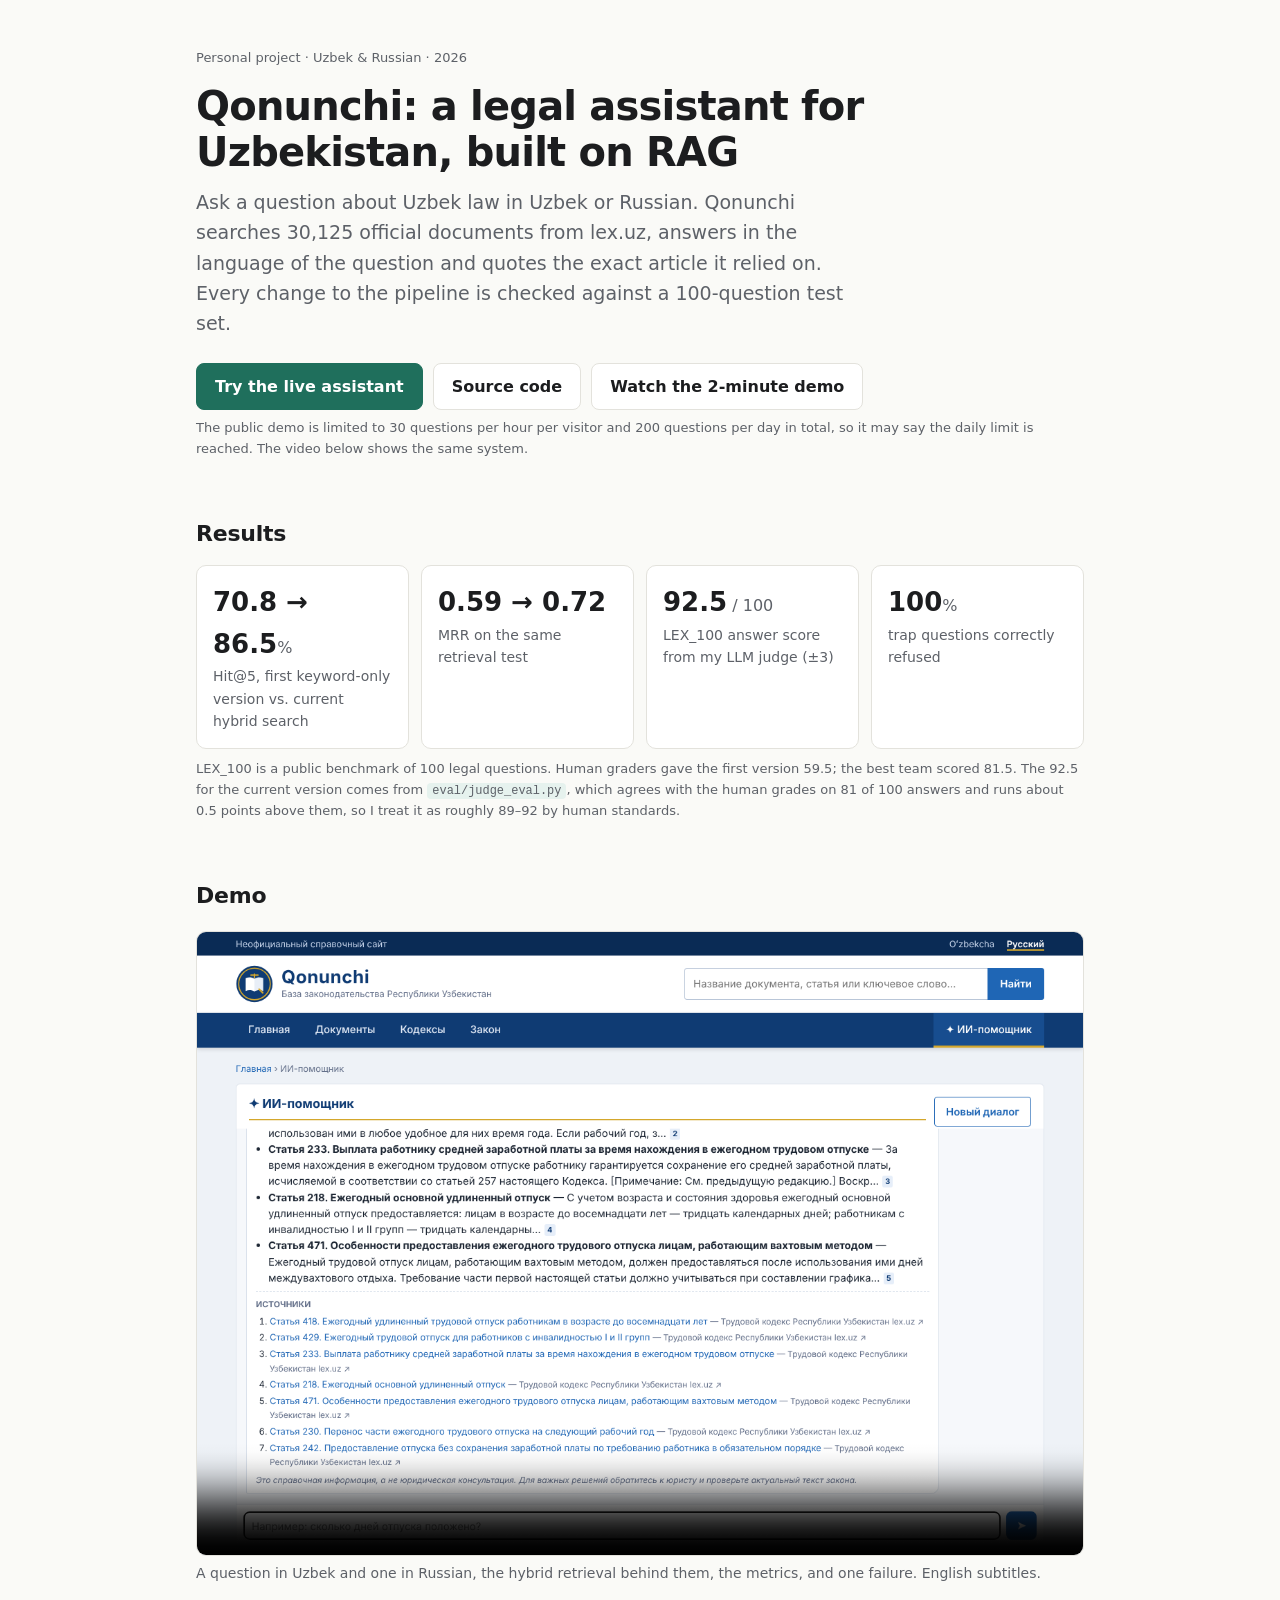
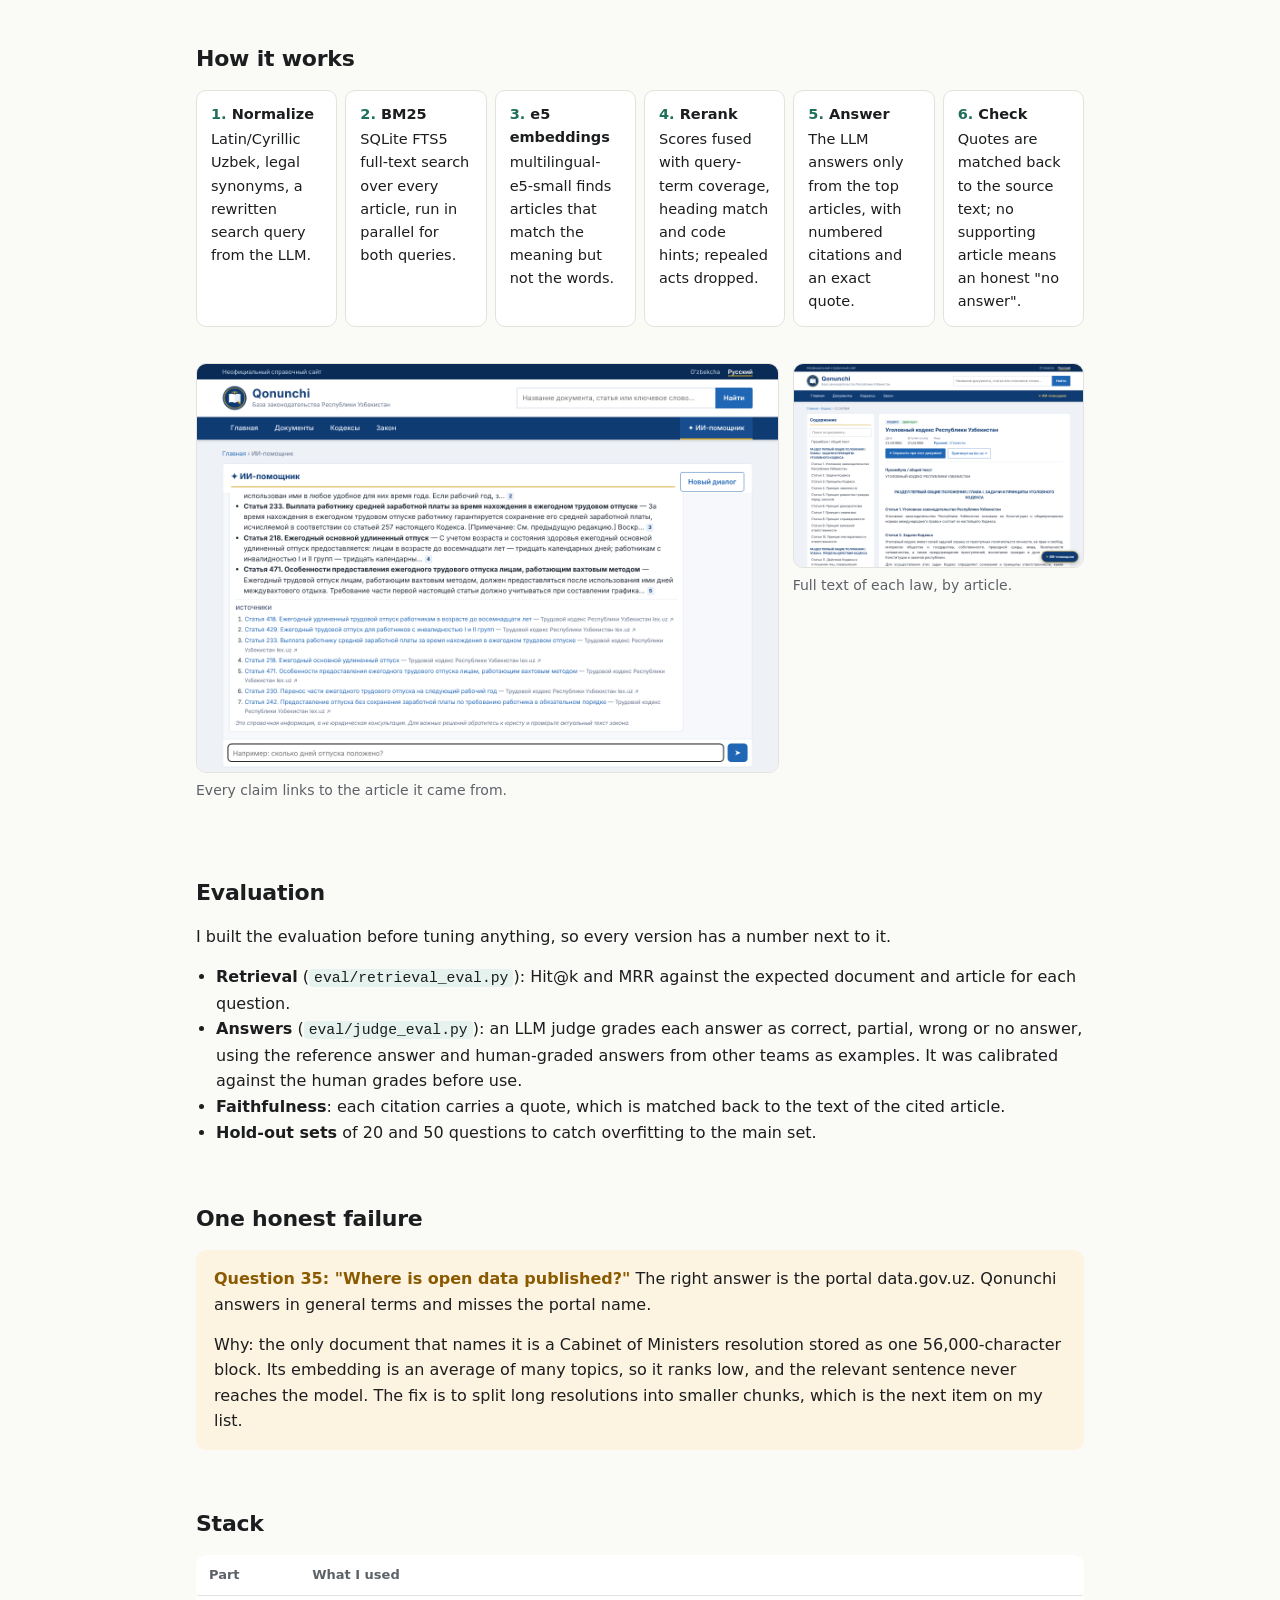
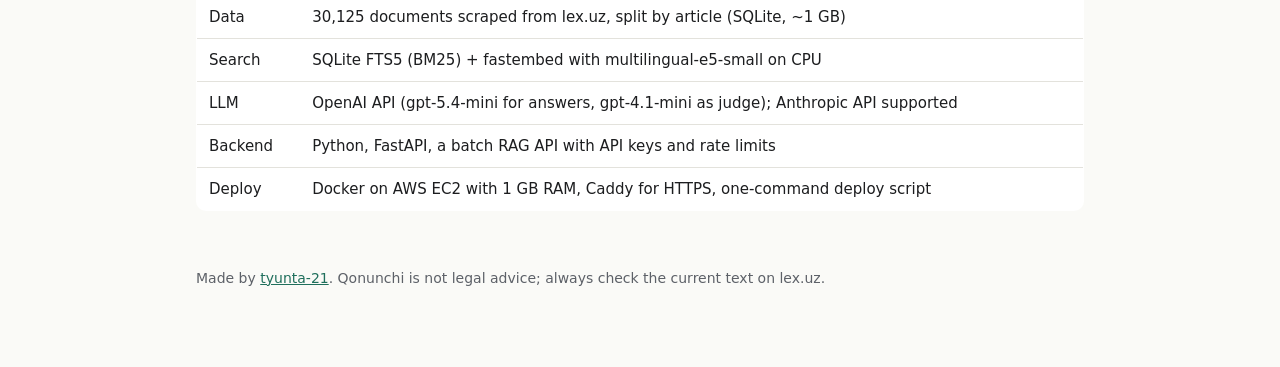
==== docs/index.html @ d96a7503 "Витрина проекта на английском для GitHub Pages (docs/)" ====
<!doctype html>
<html lang="en">
<head>
<meta charset="utf-8">
<meta name="viewport" content="width=device-width, initial-scale=1">
<title>Qonunchi — legal RAG for Uzbekistan</title>
<meta name="description" content="Retrieval-augmented assistant over 30,125 laws of Uzbekistan, in Uzbek and Russian, with article-level citations and its own evaluation harness.">
<style>
:root{--bg:#fafaf7;--fg:#1c1d1f;--muted:#5d6168;--line:#e3e2dc;--card:#fff;--accent:#1f6f5c;--accent-bg:#e6f2ee;--warn:#8a5a00;--warn-bg:#fdf3e1}
@media (prefers-color-scheme:dark){:root{--bg:#141516;--fg:#ececea;--muted:#a0a4aa;--line:#2c2e31;--card:#1c1d1f;--accent:#5cc2a6;--accent-bg:#183029;--warn:#f0b65a;--warn-bg:#2e2410}}
*{box-sizing:border-box}
body{margin:0;background:var(--bg);color:var(--fg);font:16px/1.6 system-ui,-apple-system,"Segoe UI",Roboto,sans-serif}
main{max-width:920px;margin:0 auto;padding:48px 16px 80px}
h1{font-size:40px;line-height:1.15;margin:0 0 12px;letter-spacing:-.02em}
h2{font-size:22px;margin:56px 0 14px;letter-spacing:-.01em}
p{margin:0 0 14px}
.lead{font-size:19px;color:var(--muted);max-width:680px}
.btns{display:flex;gap:10px;flex-wrap:wrap;margin:24px 0 8px}
.btn{display:inline-block;padding:10px 18px;border-radius:8px;text-decoration:none;font-weight:600;border:1px solid var(--line);color:var(--fg);background:var(--card)}
.btn.primary{background:var(--accent);border-color:var(--accent);color:#fff}
.note{font-size:13px;color:var(--muted)}
.kpis{display:grid;grid-template-columns:repeat(auto-fit,minmax(190px,1fr));gap:12px;margin-top:8px}
.kpi{background:var(--card);border:1px solid var(--line);border-radius:10px;padding:16px}
.kpi .v{font-size:26px;font-weight:700;font-variant-numeric:tabular-nums}
.kpi .v small{font-size:16px;color:var(--muted);font-weight:500}
.kpi .l{font-size:14px;color:var(--muted)}
figure{margin:18px 0}
figure img,video{width:100%;border:1px solid var(--line);border-radius:10px;display:block;background:var(--card)}
figcaption{font-size:14px;color:var(--muted);margin-top:6px}
.flow{display:grid;grid-template-columns:repeat(auto-fit,minmax(135px,1fr));gap:8px;counter-reset:s}
.step{background:var(--card);border:1px solid var(--line);border-radius:10px;padding:12px 14px;font-size:14.5px}
.step b{display:block;margin-bottom:2px}
.step b::before{counter-increment:s;content:counter(s) ". ";color:var(--accent)}
table{width:100%;border-collapse:collapse;font-size:15px;background:var(--card);border:1px solid var(--line);border-radius:10px;overflow:hidden}
th,td{text-align:left;padding:9px 12px;border-bottom:1px solid var(--line)}
th{font-size:13px;color:var(--muted);font-weight:600}
td.n{font-variant-numeric:tabular-nums;white-space:nowrap}
.tbl{overflow-x:auto}
.fail{background:var(--warn-bg);border-radius:10px;padding:16px 18px}
.fail b{color:var(--warn)}
code{font-family:ui-monospace,Menlo,Consolas,monospace;font-size:.92em;background:var(--accent-bg);padding:1px 5px;border-radius:4px}
ul{padding-left:20px;margin:0 0 14px}
.two{display:grid;grid-template-columns:2fr 1fr;gap:14px;align-items:start}
@media (max-width:640px){h1{font-size:30px}.two{grid-template-columns:1fr}}
footer{margin-top:56px;font-size:14px;color:var(--muted)}
a{color:var(--accent)}
</style>
</head>
<body>
<main>
<p class="note">Personal project · Uzbek & Russian · 2026</p>
<h1>Qonunchi: a legal assistant for Uzbekistan, built on RAG</h1>
<p class="lead">Ask a question about Uzbek law in Uzbek or Russian. Qonunchi searches 30,125 official documents from lex.uz, answers in the language of the question and quotes the exact article it relied on. Every change to the pipeline is checked against a 100-question test set.</p>
<div class="btns">
  <a class="btn primary" href="https://3-27-43-72.sslip.io/uz/assistant">Try the live assistant</a>
  <a class="btn" href="https://github.com/tyunta-21/qonunchi">Source code</a>
  <a class="btn" href="#video">Watch the 2-minute demo</a>
</div>
<p class="note">The public demo is limited to 30 questions per hour per visitor and 200 questions per day in total, so it may say the daily limit is reached. The video below shows the same system.</p>

<h2>Results</h2>
<div class="kpis">
  <div class="kpi"><div class="v">70.8 → 86.5<small>%</small></div><div class="l">Hit@5, first keyword-only version vs. current hybrid search</div></div>
  <div class="kpi"><div class="v">0.59 → 0.72</div><div class="l">MRR on the same retrieval test</div></div>
  <div class="kpi"><div class="v">92.5<small> / 100</small></div><div class="l">LEX_100 answer score from my LLM judge (±3)</div></div>
  <div class="kpi"><div class="v">100<small>%</small></div><div class="l">trap questions correctly refused</div></div>
</div>
<p class="note" style="margin-top:10px">LEX_100 is a public benchmark of 100 legal questions. Human graders gave the first version 59.5; the best team scored 81.5. The 92.5 for the current version comes from <code>eval/judge_eval.py</code>, which agrees with the human grades on 81 of 100 answers and runs about 0.5 points above them, so I treat it as roughly 89–92 by human standards.</p>

<h2 id="video">Demo</h2>
<figure>
  <video controls preload="metadata" poster="assist2.png" src="qonunchi_demo.mp4"></video>
  <figcaption>A question in Uzbek and one in Russian, the hybrid retrieval behind them, the metrics, and one failure. English subtitles.</figcaption>
</figure>

<h2>How it works</h2>
<div class="flow">
  <div class="step"><b>Normalize</b>Latin/Cyrillic Uzbek, legal synonyms, a rewritten search query from the LLM.</div>
  <div class="step"><b>BM25</b>SQLite FTS5 full-text search over every article, run in parallel for both queries.</div>
  <div class="step"><b>e5 embeddings</b>multilingual-e5-small finds articles that match the meaning but not the words.</div>
  <div class="step"><b>Rerank</b>Scores fused with query-term coverage, heading match and code hints; repealed acts dropped.</div>
  <div class="step"><b>Answer</b>The LLM answers only from the top articles, with numbered citations and an exact quote.</div>
  <div class="step"><b>Check</b>Quotes are matched back to the source text; no supporting article means an honest "no answer".</div>
</div>

<div class="two" style="margin-top:18px">
  <figure><img src="assist2.png" alt="Assistant answering a legal question with citations"><figcaption>Every claim links to the article it came from.</figcaption></figure>
  <figure><img src="doc.png" alt="Document page with articles"><figcaption>Full text of each law, by article.</figcaption></figure>
</div>

<h2>Evaluation</h2>
<p>I built the evaluation before tuning anything, so every version has a number next to it.</p>
<ul>
  <li><b>Retrieval</b> (<code>eval/retrieval_eval.py</code>): Hit@k and MRR against the expected document and article for each question.</li>
  <li><b>Answers</b> (<code>eval/judge_eval.py</code>): an LLM judge grades each answer as correct, partial, wrong or no answer, using the reference answer and human-graded answers from other teams as examples. It was calibrated against the human grades before use.</li>
  <li><b>Faithfulness</b>: each citation carries a quote, which is matched back to the text of the cited article.</li>
  <li><b>Hold-out sets</b> of 20 and 50 questions to catch overfitting to the main set.</li>
</ul>

<h2>One honest failure</h2>
<div class="fail">
  <p><b>Question 35: "Where is open data published?"</b> The right answer is the portal data.gov.uz. Qonunchi answers in general terms and misses the portal name.</p>
  <p style="margin:0">Why: the only document that names it is a Cabinet of Ministers resolution stored as one 56,000-character block. Its embedding is an average of many topics, so it ranks low, and the relevant sentence never reaches the model. The fix is to split long resolutions into smaller chunks, which is the next item on my list.</p>
</div>

<h2>Stack</h2>
<div class="tbl"><table>
  <tr><th>Part</th><th>What I used</th></tr>
  <tr><td>Data</td><td>30,125 documents scraped from lex.uz, split by article (SQLite, ~1 GB)</td></tr>
  <tr><td>Search</td><td>SQLite FTS5 (BM25) + fastembed with multilingual-e5-small on CPU</td></tr>
  <tr><td>LLM</td><td>OpenAI API (gpt-5.4-mini for answers, gpt-4.1-mini as judge); Anthropic API supported</td></tr>
  <tr><td>Backend</td><td>Python, FastAPI, a batch RAG API with API keys and rate limits</td></tr>
  <tr><td>Deploy</td><td>Docker on AWS EC2 with 1 GB RAM, Caddy for HTTPS, one-command deploy script</td></tr>
</table></div>

<footer>Made by <a href="https://github.com/tyunta-21">tyunta-21</a>. Qonunchi is not legal advice; always check the current text on lex.uz.</footer>
</main>
</body>
</html>
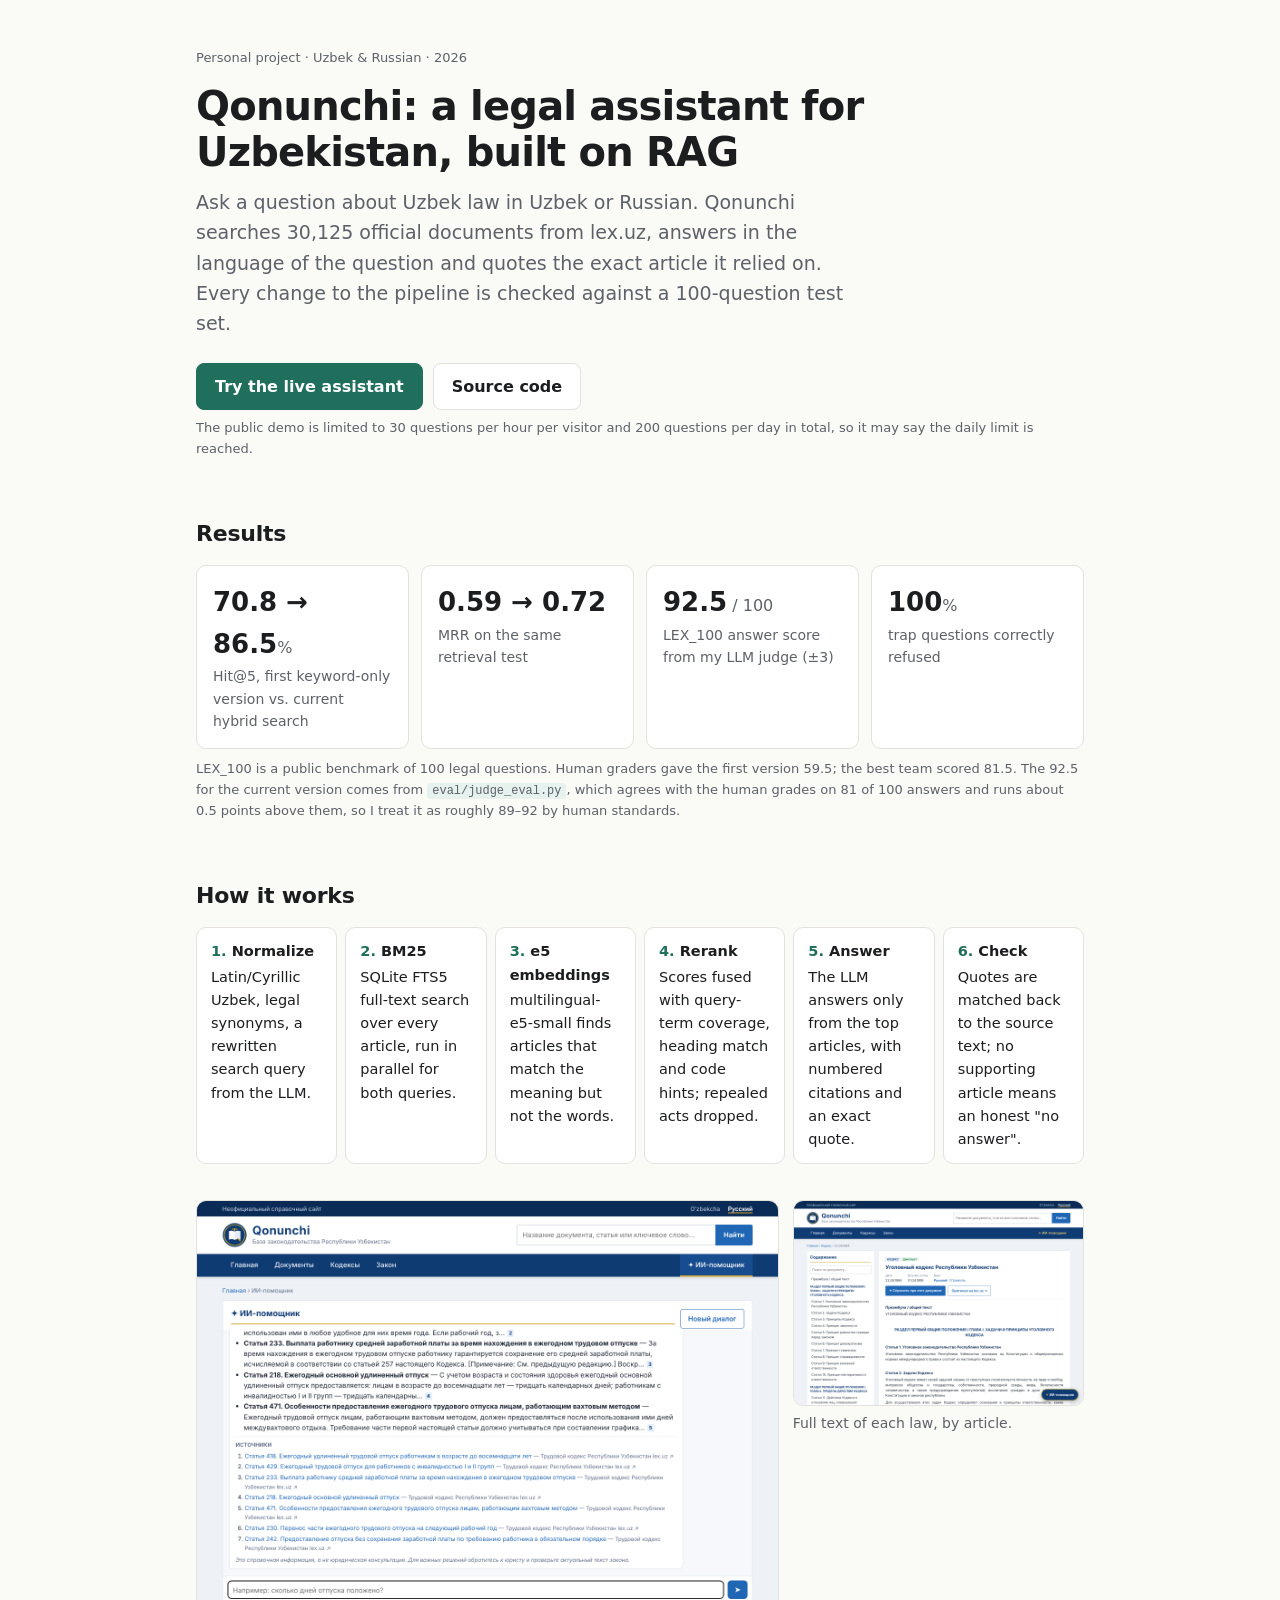
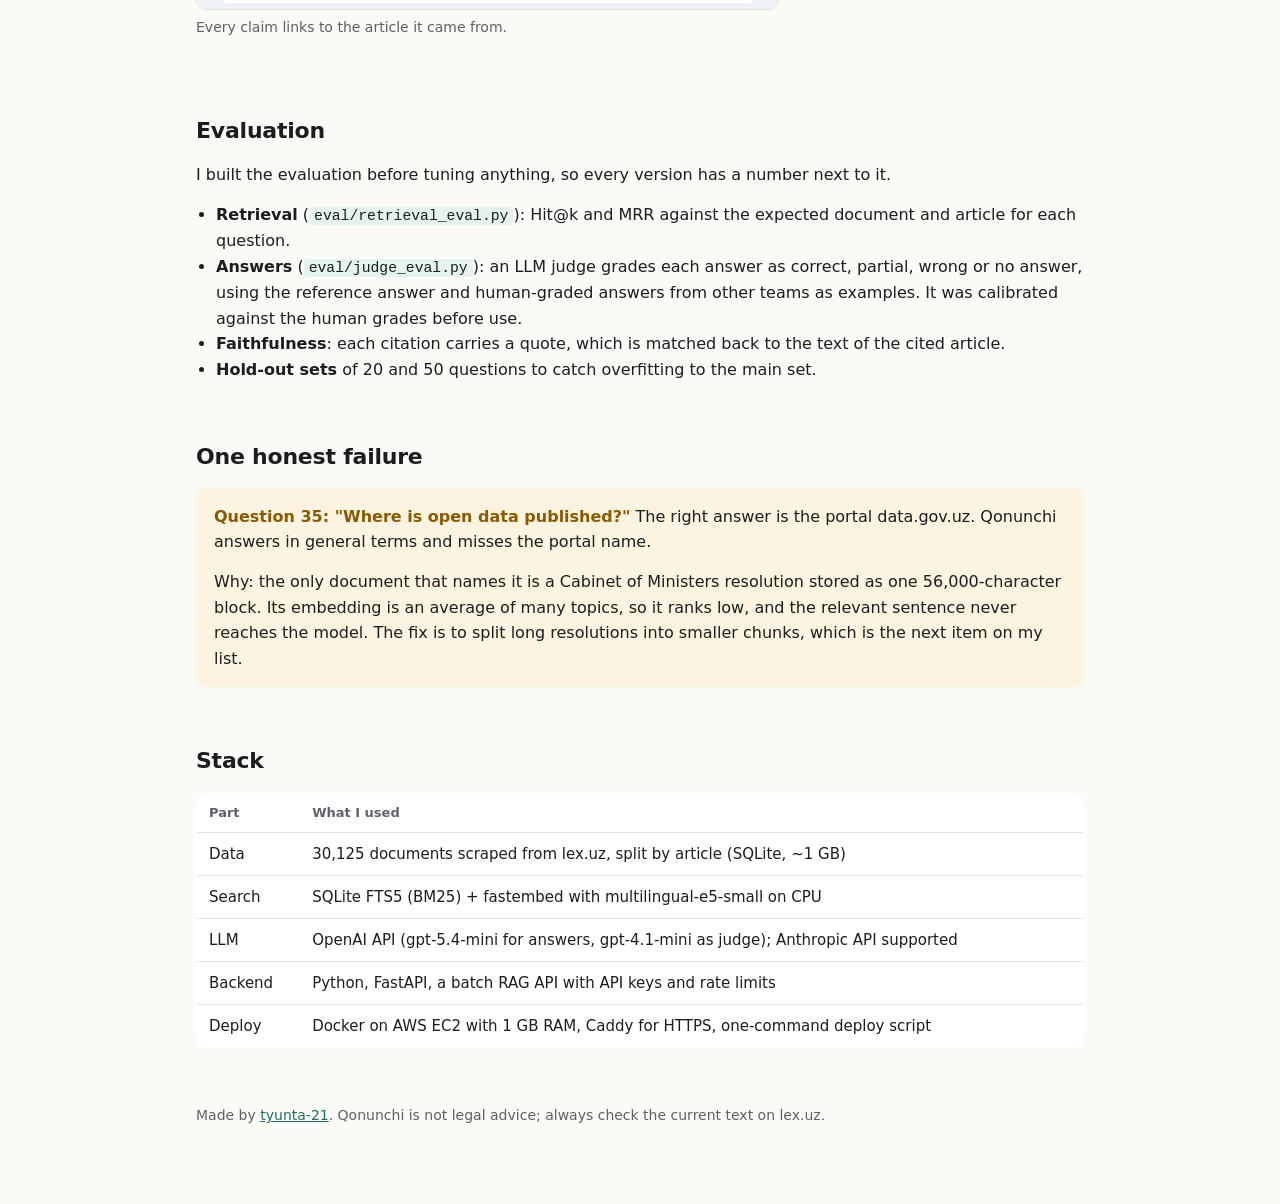
==== commit b9261ba0: "Витрина без видео" ====
--- a/docs/index.html
+++ b/docs/index.html
@@ -25,7 +25,7 @@
 .kpi .v small{font-size:16px;color:var(--muted);font-weight:500}
 .kpi .l{font-size:14px;color:var(--muted)}
 figure{margin:18px 0}
-figure img,video{width:100%;border:1px solid var(--line);border-radius:10px;display:block;background:var(--card)}
+figure img{width:100%;border:1px solid var(--line);border-radius:10px;display:block;background:var(--card)}
 figcaption{font-size:14px;color:var(--muted);margin-top:6px}
 .flow{display:grid;grid-template-columns:repeat(auto-fit,minmax(135px,1fr));gap:8px;counter-reset:s}
 .step{background:var(--card);border:1px solid var(--line);border-radius:10px;padding:12px 14px;font-size:14.5px}
@@ -54,9 +54,8 @@
 <div class="btns">
   <a class="btn primary" href="https://3-27-43-72.sslip.io/uz/assistant">Try the live assistant</a>
   <a class="btn" href="https://github.com/tyunta-21/qonunchi">Source code</a>
-  <a class="btn" href="#video">Watch the 2-minute demo</a>
 </div>
-<p class="note">The public demo is limited to 30 questions per hour per visitor and 200 questions per day in total, so it may say the daily limit is reached. The video below shows the same system.</p>
+<p class="note">The public demo is limited to 30 questions per hour per visitor and 200 questions per day in total, so it may say the daily limit is reached.</p>
 
 <h2>Results</h2>
 <div class="kpis">
@@ -67,11 +66,6 @@
 </div>
 <p class="note" style="margin-top:10px">LEX_100 is a public benchmark of 100 legal questions. Human graders gave the first version 59.5; the best team scored 81.5. The 92.5 for the current version comes from <code>eval/judge_eval.py</code>, which agrees with the human grades on 81 of 100 answers and runs about 0.5 points above them, so I treat it as roughly 89–92 by human standards.</p>
 
-<h2 id="video">Demo</h2>
-<figure>
-  <video controls preload="metadata" poster="assist2.png" src="qonunchi_demo.mp4"></video>
-  <figcaption>A question in Uzbek and one in Russian, the hybrid retrieval behind them, the metrics, and one failure. English subtitles.</figcaption>
-</figure>
 
 <h2>How it works</h2>
 <div class="flow">
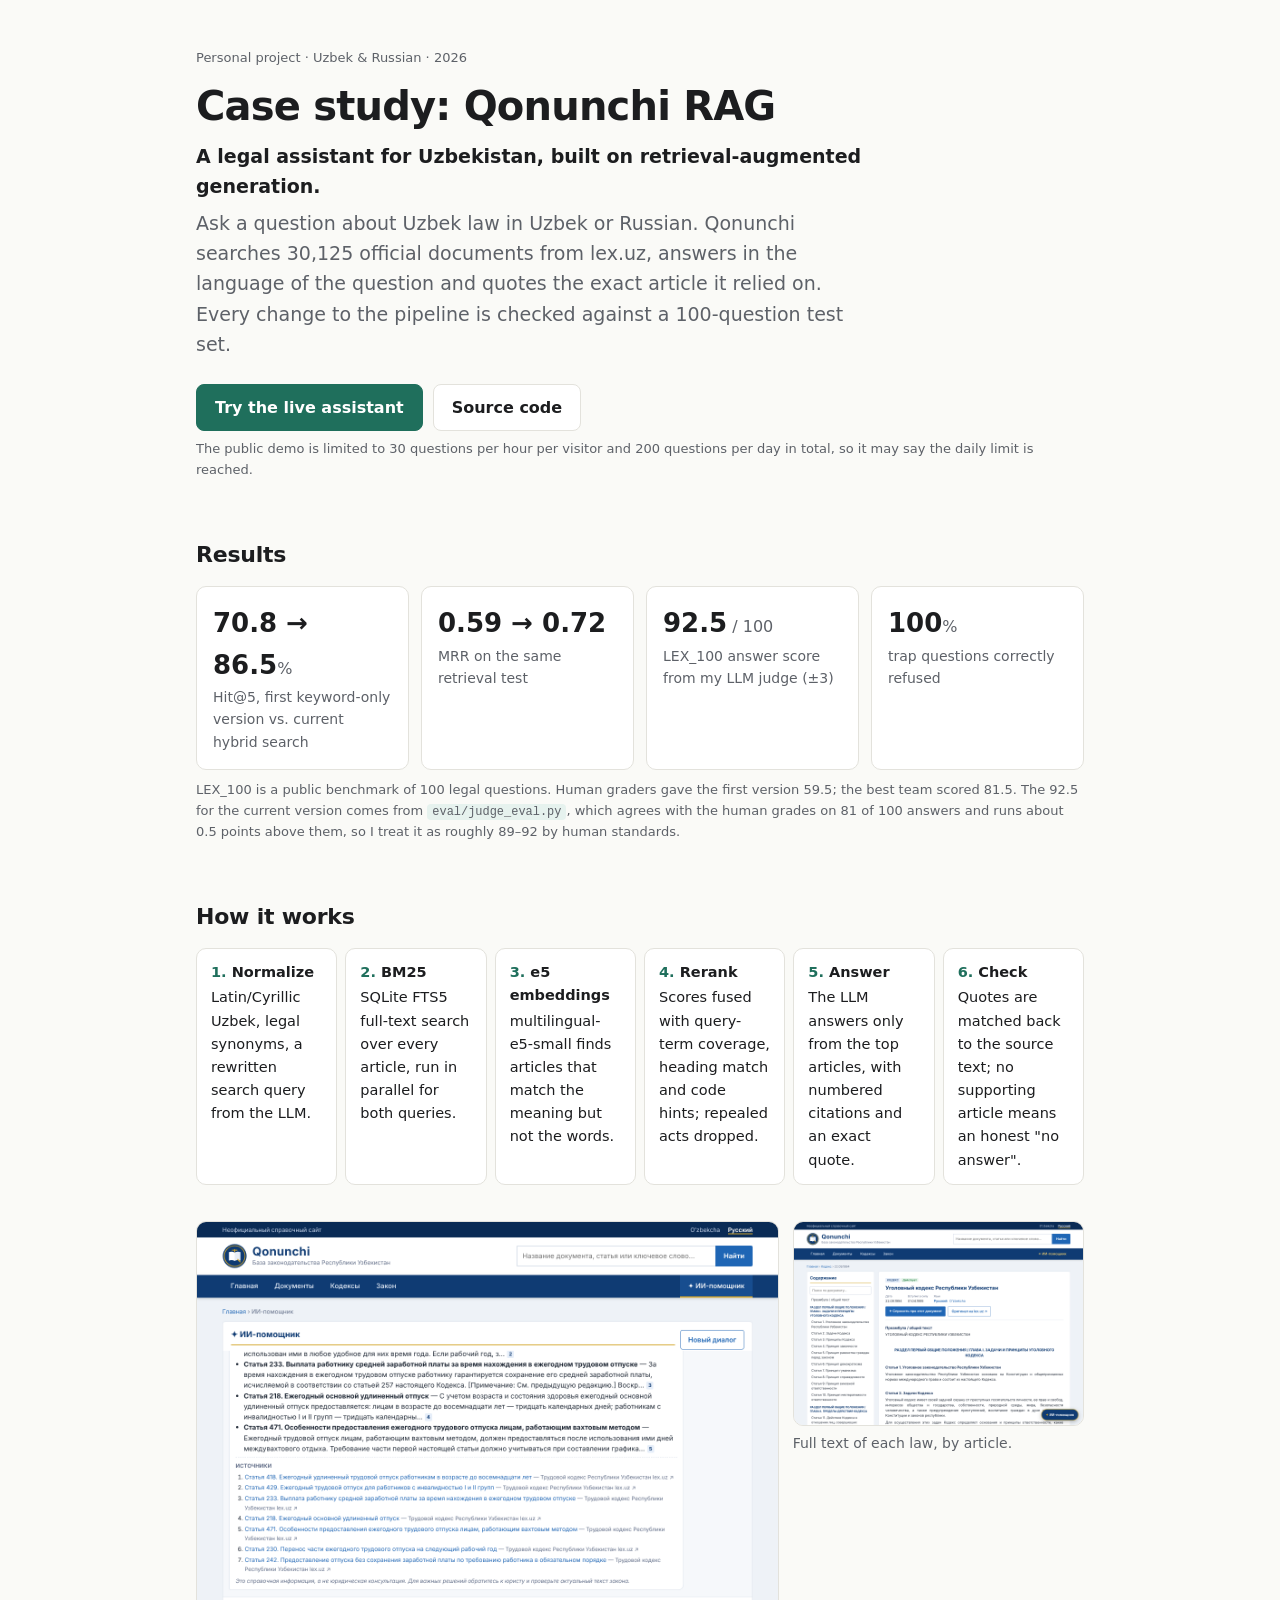
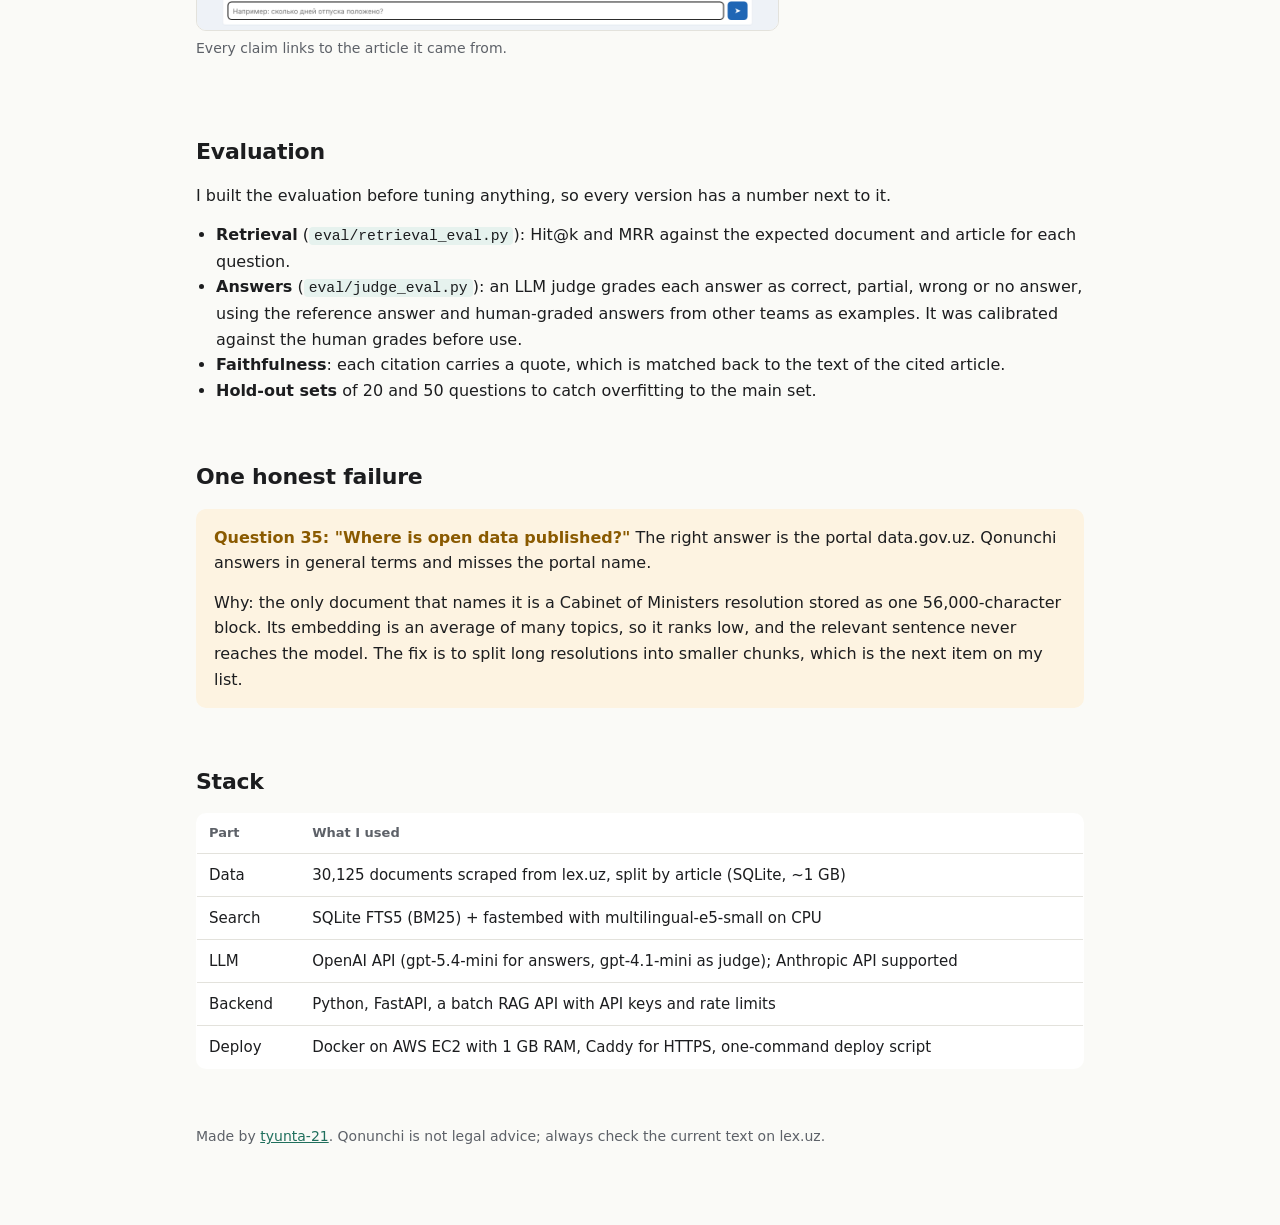
==== commit 27ae83c2: "Страница проекта: заголовок Case study: Qonunchi RAG" ====
--- a/docs/index.html
+++ b/docs/index.html
@@ -3,7 +3,7 @@
 <head>
 <meta charset="utf-8">
 <meta name="viewport" content="width=device-width, initial-scale=1">
-<title>Qonunchi — legal RAG for Uzbekistan</title>
+<title>Case study: Qonunchi RAG</title>
 <meta name="description" content="Retrieval-augmented assistant over 30,125 laws of Uzbekistan, in Uzbek and Russian, with article-level citations and its own evaluation harness.">
 <style>
 :root{--bg:#fafaf7;--fg:#1c1d1f;--muted:#5d6168;--line:#e3e2dc;--card:#fff;--accent:#1f6f5c;--accent-bg:#e6f2ee;--warn:#8a5a00;--warn-bg:#fdf3e1}
@@ -49,7 +49,8 @@
 <body>
 <main>
 <p class="note">Personal project · Uzbek & Russian · 2026</p>
-<h1>Qonunchi: a legal assistant for Uzbekistan, built on RAG</h1>
+<h1>Case study: Qonunchi RAG</h1>
+<p class="lead" style="color:var(--fg);margin-bottom:6px"><b>A legal assistant for Uzbekistan, built on retrieval-augmented generation.</b></p>
 <p class="lead">Ask a question about Uzbek law in Uzbek or Russian. Qonunchi searches 30,125 official documents from lex.uz, answers in the language of the question and quotes the exact article it relied on. Every change to the pipeline is checked against a 100-question test set.</p>
 <div class="btns">
   <a class="btn primary" href="https://3-27-43-72.sslip.io/uz/assistant">Try the live assistant</a>
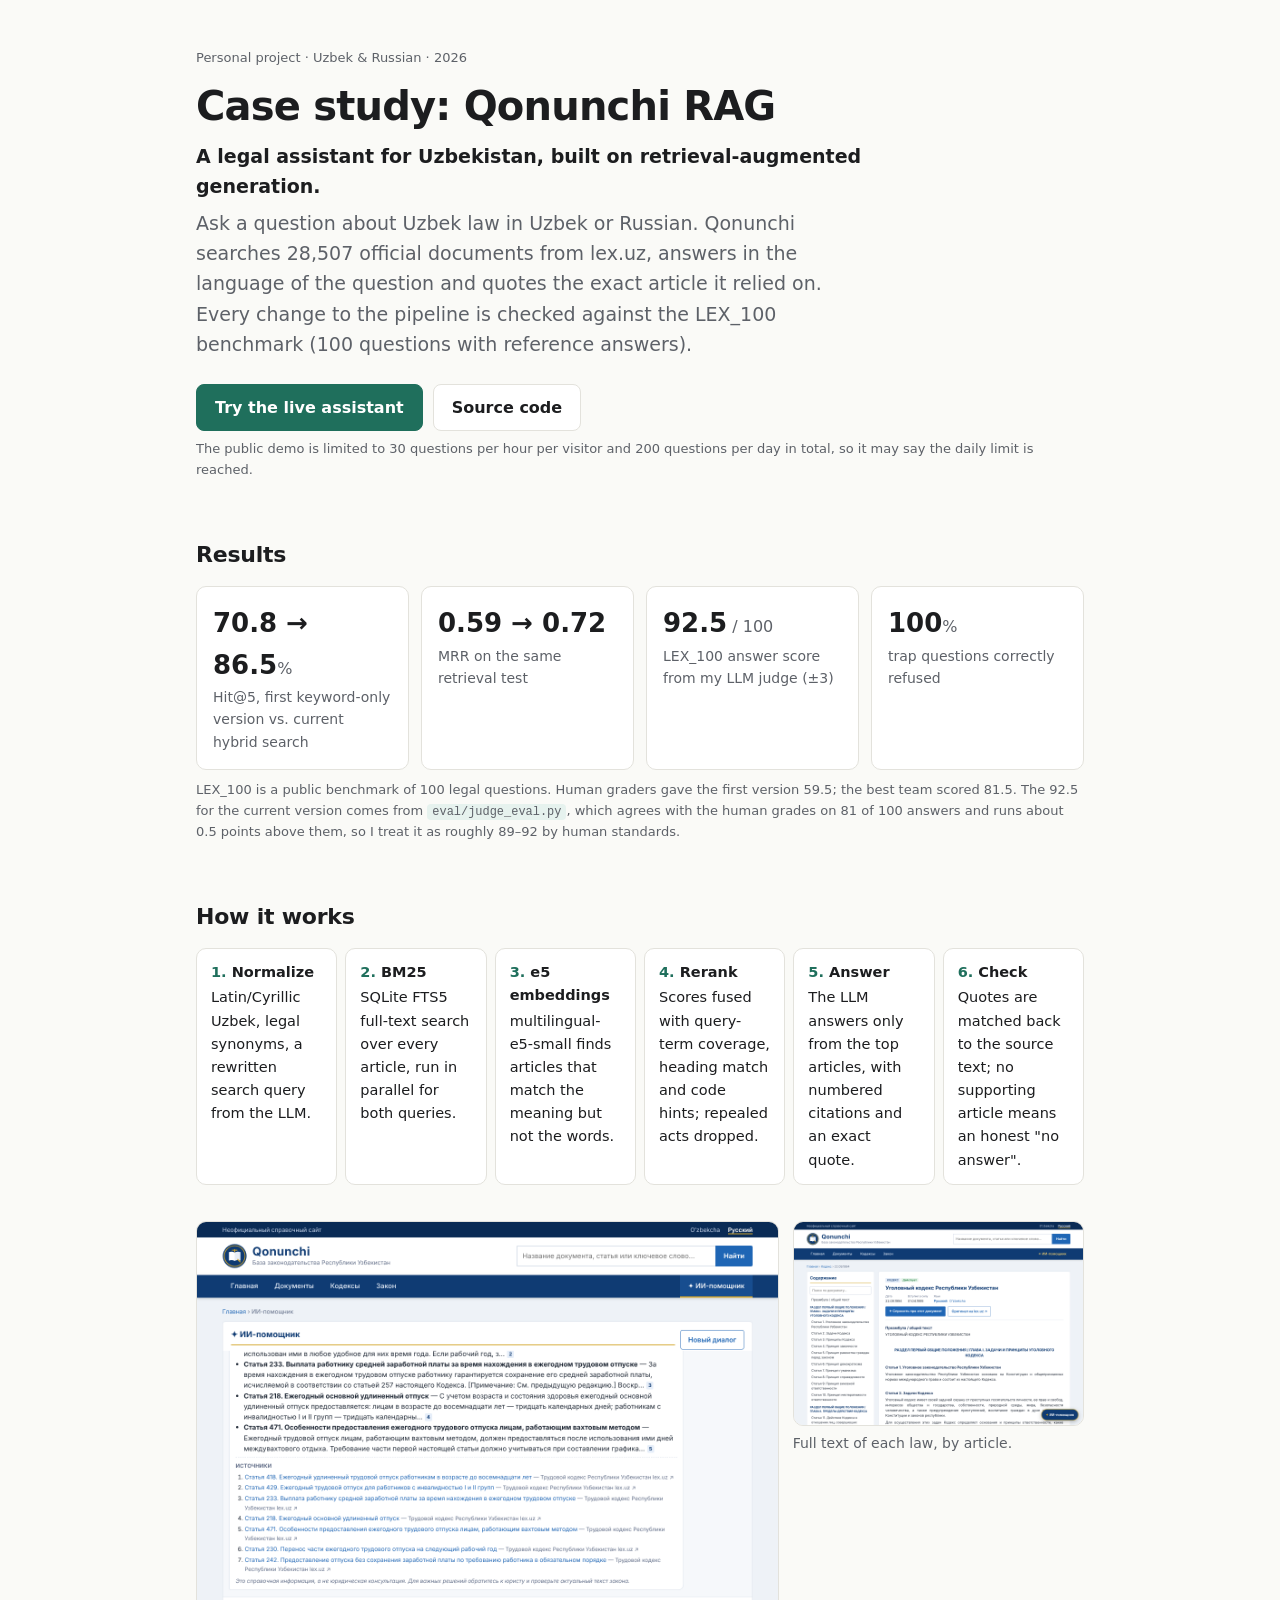
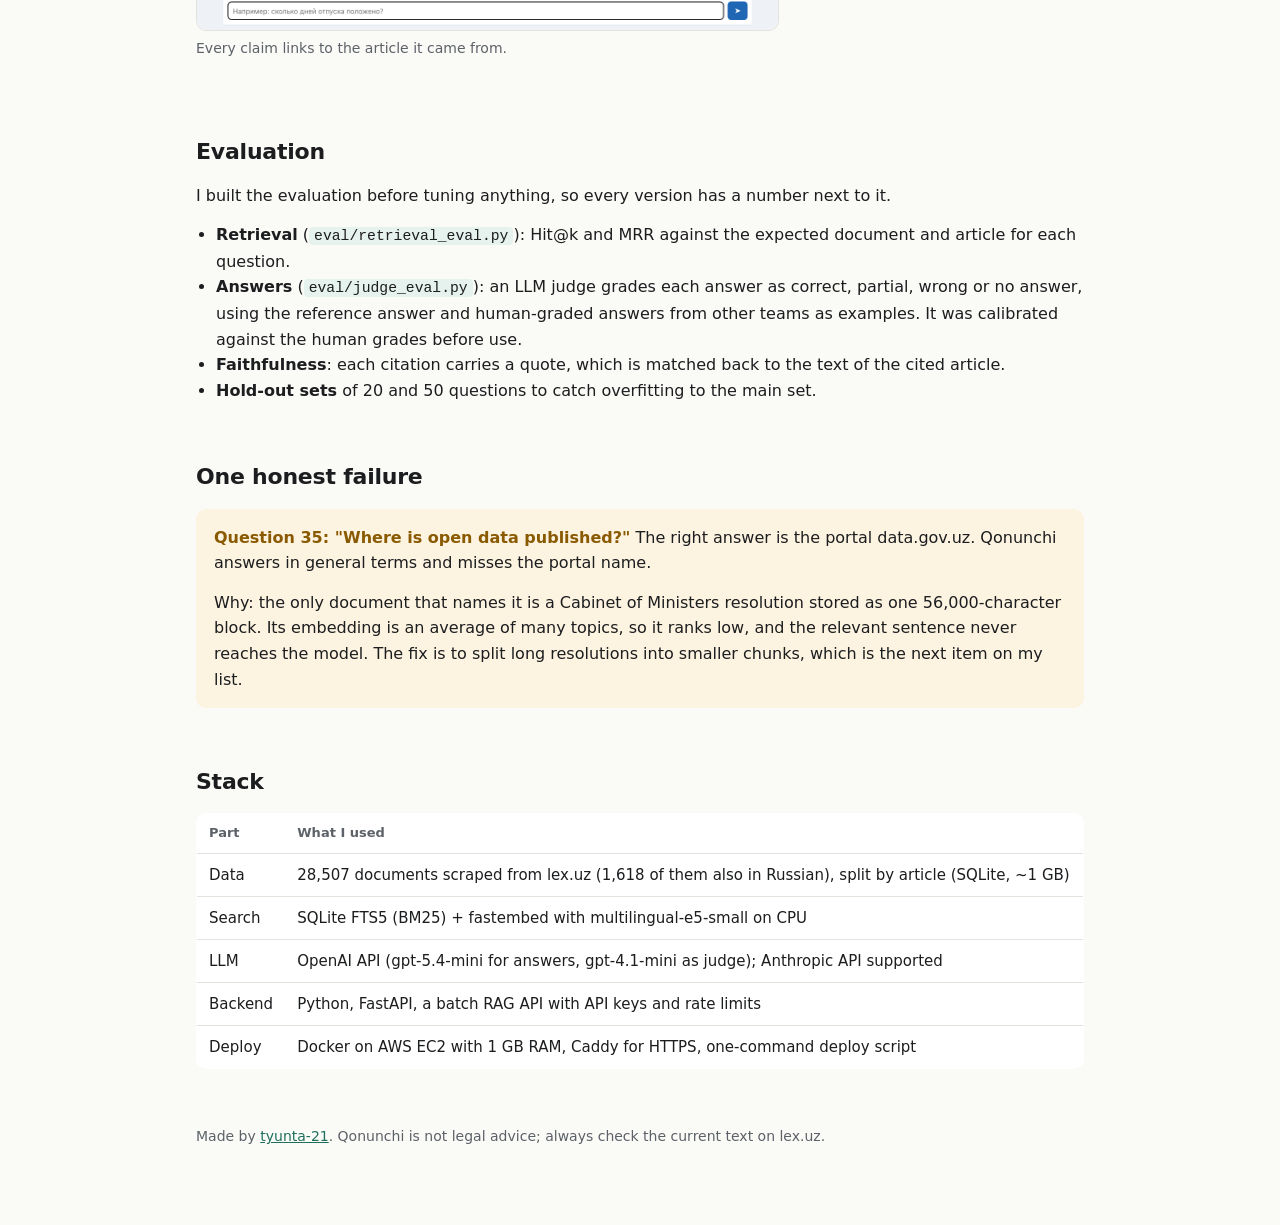
==== commit 789ed4cd: "Страница проекта: LEX_100 и число документов 28 507" ====
--- a/docs/index.html
+++ b/docs/index.html
@@ -4,7 +4,7 @@
 <meta charset="utf-8">
 <meta name="viewport" content="width=device-width, initial-scale=1">
 <title>Case study: Qonunchi RAG</title>
-<meta name="description" content="Retrieval-augmented assistant over 30,125 laws of Uzbekistan, in Uzbek and Russian, with article-level citations and its own evaluation harness.">
+<meta name="description" content="Retrieval-augmented assistant over 28,507 legal documents of Uzbekistan, in Uzbek and Russian, with article-level citations and its own evaluation harness.">
 <style>
 :root{--bg:#fafaf7;--fg:#1c1d1f;--muted:#5d6168;--line:#e3e2dc;--card:#fff;--accent:#1f6f5c;--accent-bg:#e6f2ee;--warn:#8a5a00;--warn-bg:#fdf3e1}
 @media (prefers-color-scheme:dark){:root{--bg:#141516;--fg:#ececea;--muted:#a0a4aa;--line:#2c2e31;--card:#1c1d1f;--accent:#5cc2a6;--accent-bg:#183029;--warn:#f0b65a;--warn-bg:#2e2410}}
@@ -51,7 +51,7 @@
 <p class="note">Personal project · Uzbek & Russian · 2026</p>
 <h1>Case study: Qonunchi RAG</h1>
 <p class="lead" style="color:var(--fg);margin-bottom:6px"><b>A legal assistant for Uzbekistan, built on retrieval-augmented generation.</b></p>
-<p class="lead">Ask a question about Uzbek law in Uzbek or Russian. Qonunchi searches 30,125 official documents from lex.uz, answers in the language of the question and quotes the exact article it relied on. Every change to the pipeline is checked against a 100-question test set.</p>
+<p class="lead">Ask a question about Uzbek law in Uzbek or Russian. Qonunchi searches 28,507 official documents from lex.uz, answers in the language of the question and quotes the exact article it relied on. Every change to the pipeline is checked against the LEX_100 benchmark (100 questions with reference answers).</p>
 <div class="btns">
   <a class="btn primary" href="https://3-27-43-72.sslip.io/uz/assistant">Try the live assistant</a>
   <a class="btn" href="https://github.com/tyunta-21/qonunchi">Source code</a>
@@ -101,7 +101,7 @@
 <h2>Stack</h2>
 <div class="tbl"><table>
   <tr><th>Part</th><th>What I used</th></tr>
-  <tr><td>Data</td><td>30,125 documents scraped from lex.uz, split by article (SQLite, ~1 GB)</td></tr>
+  <tr><td>Data</td><td>28,507 documents scraped from lex.uz (1,618 of them also in Russian), split by article (SQLite, ~1 GB)</td></tr>
   <tr><td>Search</td><td>SQLite FTS5 (BM25) + fastembed with multilingual-e5-small on CPU</td></tr>
   <tr><td>LLM</td><td>OpenAI API (gpt-5.4-mini for answers, gpt-4.1-mini as judge); Anthropic API supported</td></tr>
   <tr><td>Backend</td><td>Python, FastAPI, a batch RAG API with API keys and rate limits</td></tr>
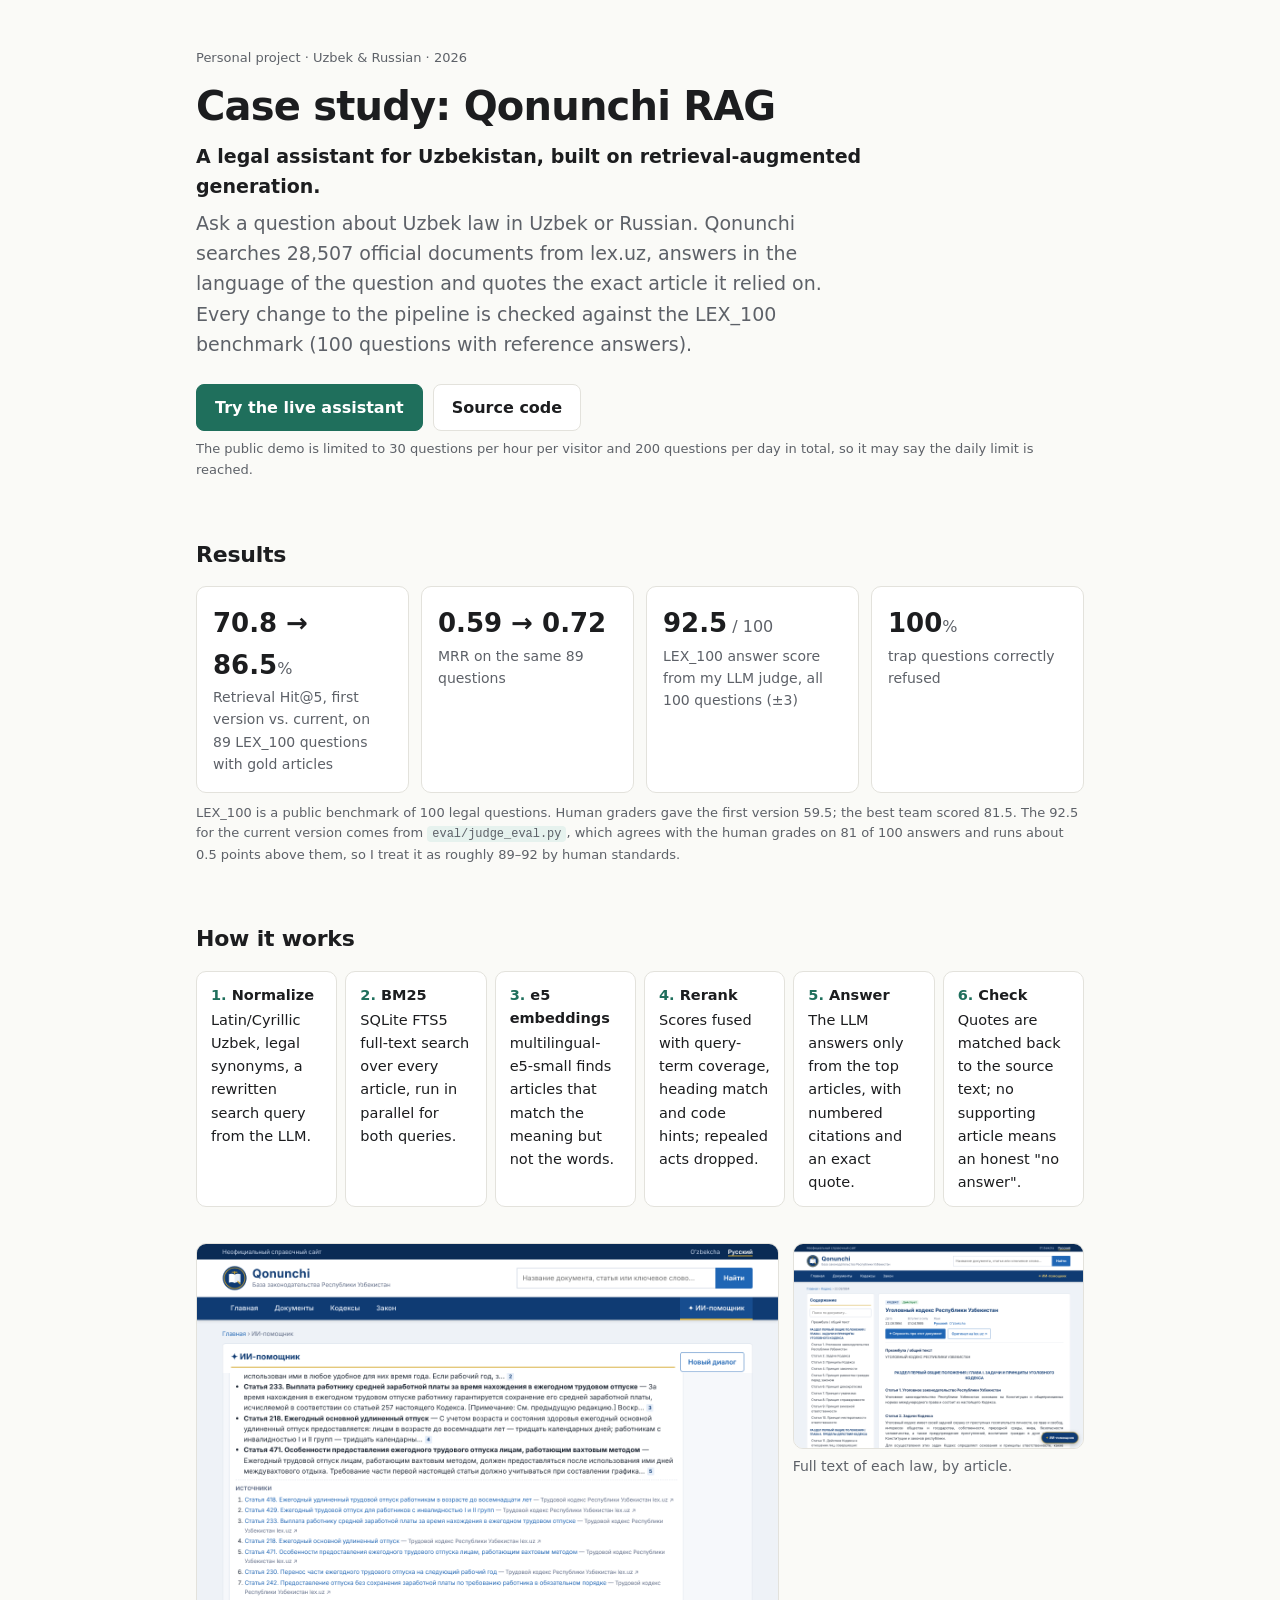
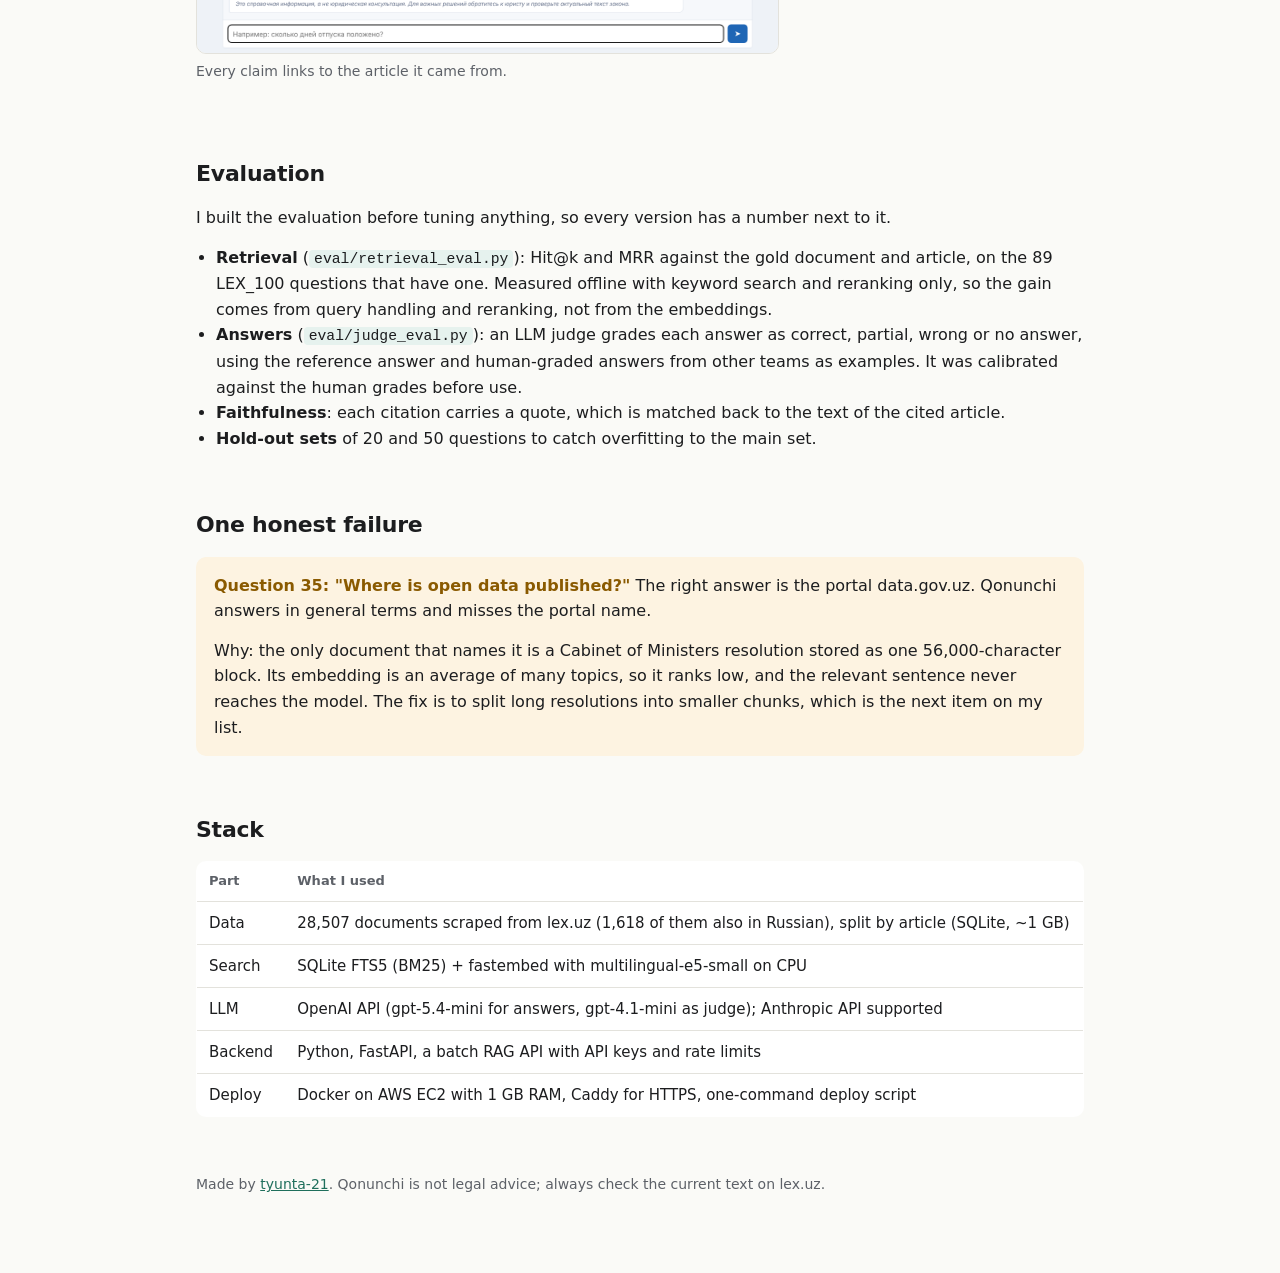
==== commit 009c7ab6: "Страница проекта: метрики поиска на 89 вопросах, судья на 100" ====
--- a/docs/index.html
+++ b/docs/index.html
@@ -60,9 +60,9 @@
 
 <h2>Results</h2>
 <div class="kpis">
-  <div class="kpi"><div class="v">70.8 → 86.5<small>%</small></div><div class="l">Hit@5, first keyword-only version vs. current hybrid search</div></div>
-  <div class="kpi"><div class="v">0.59 → 0.72</div><div class="l">MRR on the same retrieval test</div></div>
-  <div class="kpi"><div class="v">92.5<small> / 100</small></div><div class="l">LEX_100 answer score from my LLM judge (±3)</div></div>
+  <div class="kpi"><div class="v">70.8 → 86.5<small>%</small></div><div class="l">Retrieval Hit@5, first version vs. current, on 89 LEX_100 questions with gold articles</div></div>
+  <div class="kpi"><div class="v">0.59 → 0.72</div><div class="l">MRR on the same 89 questions</div></div>
+  <div class="kpi"><div class="v">92.5<small> / 100</small></div><div class="l">LEX_100 answer score from my LLM judge, all 100 questions (±3)</div></div>
   <div class="kpi"><div class="v">100<small>%</small></div><div class="l">trap questions correctly refused</div></div>
 </div>
 <p class="note" style="margin-top:10px">LEX_100 is a public benchmark of 100 legal questions. Human graders gave the first version 59.5; the best team scored 81.5. The 92.5 for the current version comes from <code>eval/judge_eval.py</code>, which agrees with the human grades on 81 of 100 answers and runs about 0.5 points above them, so I treat it as roughly 89–92 by human standards.</p>
@@ -86,7 +86,7 @@
 <h2>Evaluation</h2>
 <p>I built the evaluation before tuning anything, so every version has a number next to it.</p>
 <ul>
-  <li><b>Retrieval</b> (<code>eval/retrieval_eval.py</code>): Hit@k and MRR against the expected document and article for each question.</li>
+  <li><b>Retrieval</b> (<code>eval/retrieval_eval.py</code>): Hit@k and MRR against the gold document and article, on the 89 LEX_100 questions that have one. Measured offline with keyword search and reranking only, so the gain comes from query handling and reranking, not from the embeddings.</li>
   <li><b>Answers</b> (<code>eval/judge_eval.py</code>): an LLM judge grades each answer as correct, partial, wrong or no answer, using the reference answer and human-graded answers from other teams as examples. It was calibrated against the human grades before use.</li>
   <li><b>Faithfulness</b>: each citation carries a quote, which is matched back to the text of the cited article.</li>
   <li><b>Hold-out sets</b> of 20 and 50 questions to catch overfitting to the main set.</li>
